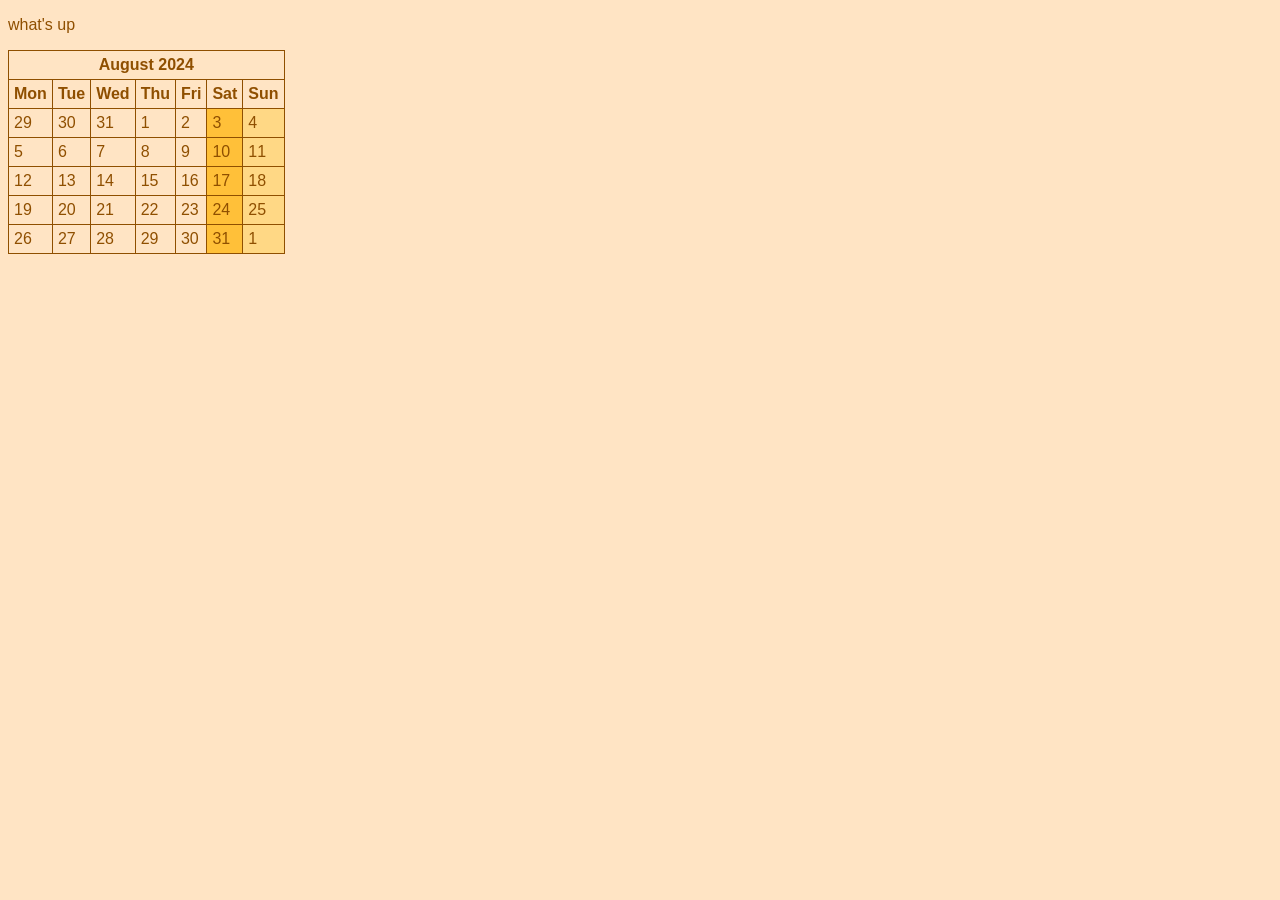
==== index.html @ 4be2d061 "— Added calendar" ====
<!doctype html>
<html lang="en-au">
    <head>
        <title>CIV Test Website - Home</title>
        <link rel="icon" href="icons/home-solid.png">
        <link rel="stylesheet" href="styles/main.css">
        <meta charset="utf-8">
        <meta name="description" content="cool website time">
    </head>
    <body>
        <p>what's up</p>
        <table>
            <thead>
                <th colspan="7">August 2024</th>
            </thead>
            <thead>
                <th>Mon</th>
                <th>Tue</th>
                <th>Wed</th>
                <th>Thu</th>
                <th>Fri</th>
                <th>Sat</th>
                <th>Sun</th>
            </thead>
            <tbody>
                <tr>
                    <td>29</td>
                    <td>30</td>
                    <td>31</td>
                    <td>1</td>
                    <td>2</td>
                    <td class="saturday">3</td>
                    <td class="sunday">4</td>
                </tr>
                <tr>
                    <td>5</td>
                    <td>6</td>
                    <td>7</td>
                    <td>8</td>
                    <td>9</td>
                    <td class="saturday">10</td>
                    <td class="sunday">11</td>
                </tr>
                <tr>
                    <td>12</td>
                    <td class="today">13</td>
                    <td>14</td>
                    <td>15</td>
                    <td>16</td>
                    <td class="saturday">17</td>
                    <td class="sunday">18</td>
                </tr>
                <tr>
                    <td>19</td>
                    <td>20</td>
                    <td>21</td>
                    <td>22</td>
                    <td>23</td>
                    <td class="saturday">24</td>
                    <td class="sunday">25</td>
                </tr>
                <tr>
                    <td>26</td>
                    <td>27</td>
                    <td>28</td>
                    <td>29</td>
                    <td>30</td>
                    <td class="saturday">31</td>
                    <td class="sunday">1</td>
                </tr>
            </tbody>
        </table>
    </body>
</html>
---- styles/main.css ----
body {
    font-family: 'Trebuchet MS', Arial, Helvetica, sans-serif;
    background-color: bisque;
    color: hsl(33, 100%, 28%);
}
table, th, td {
    border: 1px solid hsl(33, 100%, 28%);
    border-collapse: collapse;
    padding: 5px;
}
.saturday {
    background-color: hsla(42, 100%, 50%, 0.71);
}
.sunday {
    background-color: hsla(42, 100%, 71%, 0.71);
}
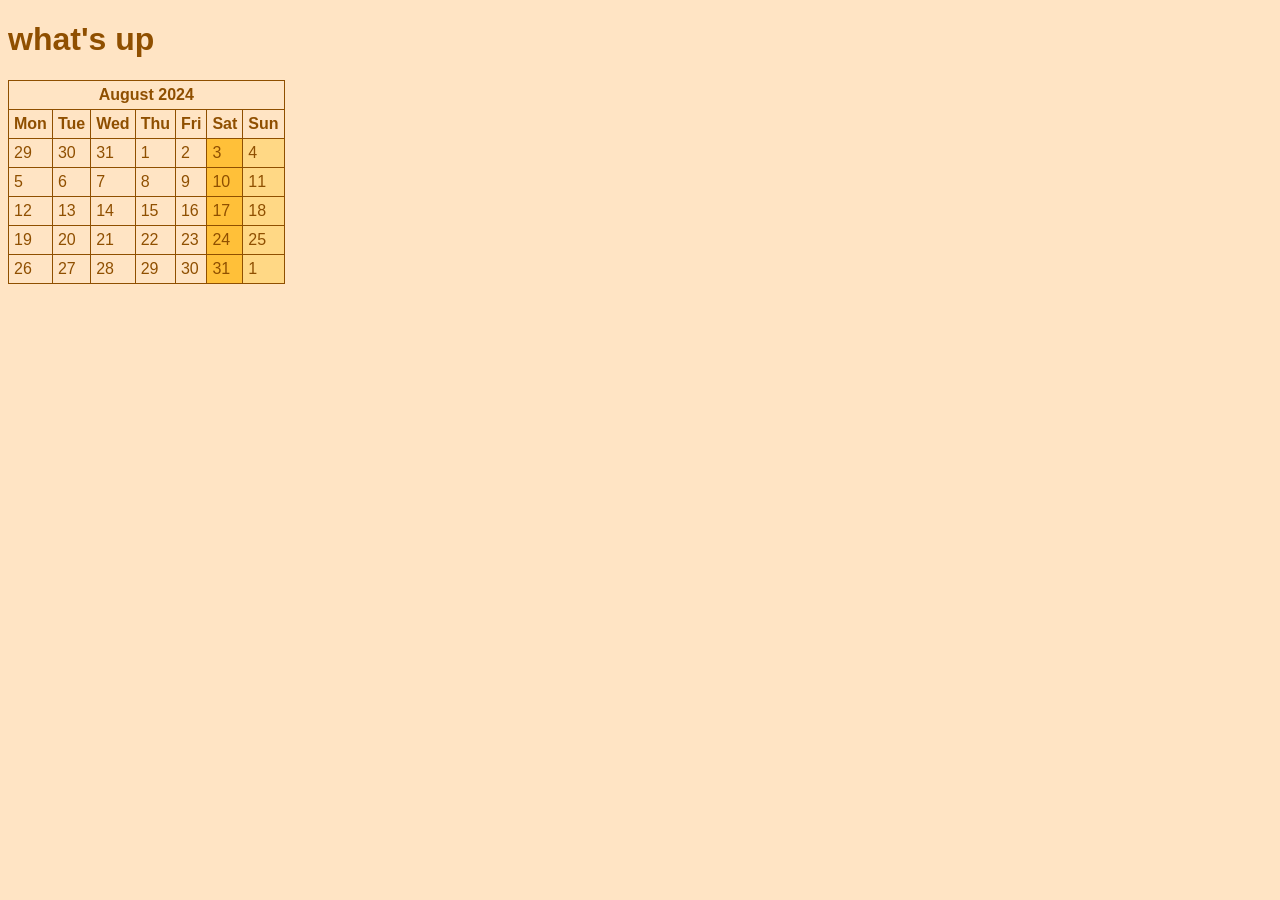
==== commit 71364129: "added tags to index" ====
--- a/index.html
+++ b/index.html
@@ -6,9 +6,15 @@
         <link rel="stylesheet" href="styles/main.css">
         <meta charset="utf-8">
         <meta name="description" content="cool website time">
+        <meta name="keyword" content="HTML, CSS, learning">
+        <meta name ="viewport" content="width=device-width, 
+        initial-scale=1">
     </head>
     <body>
-        <p>what's up</p>
+        <h1>what's up</h1>
+        <header></header>
+        <div></div>
+    <main>
         <table>
             <thead>
                 <th colspan="7">August 2024</th>
@@ -70,5 +76,7 @@
                 </tr>
             </tbody>
         </table>
+    </main>
+        <footer></footer>
     </body>
 </html>
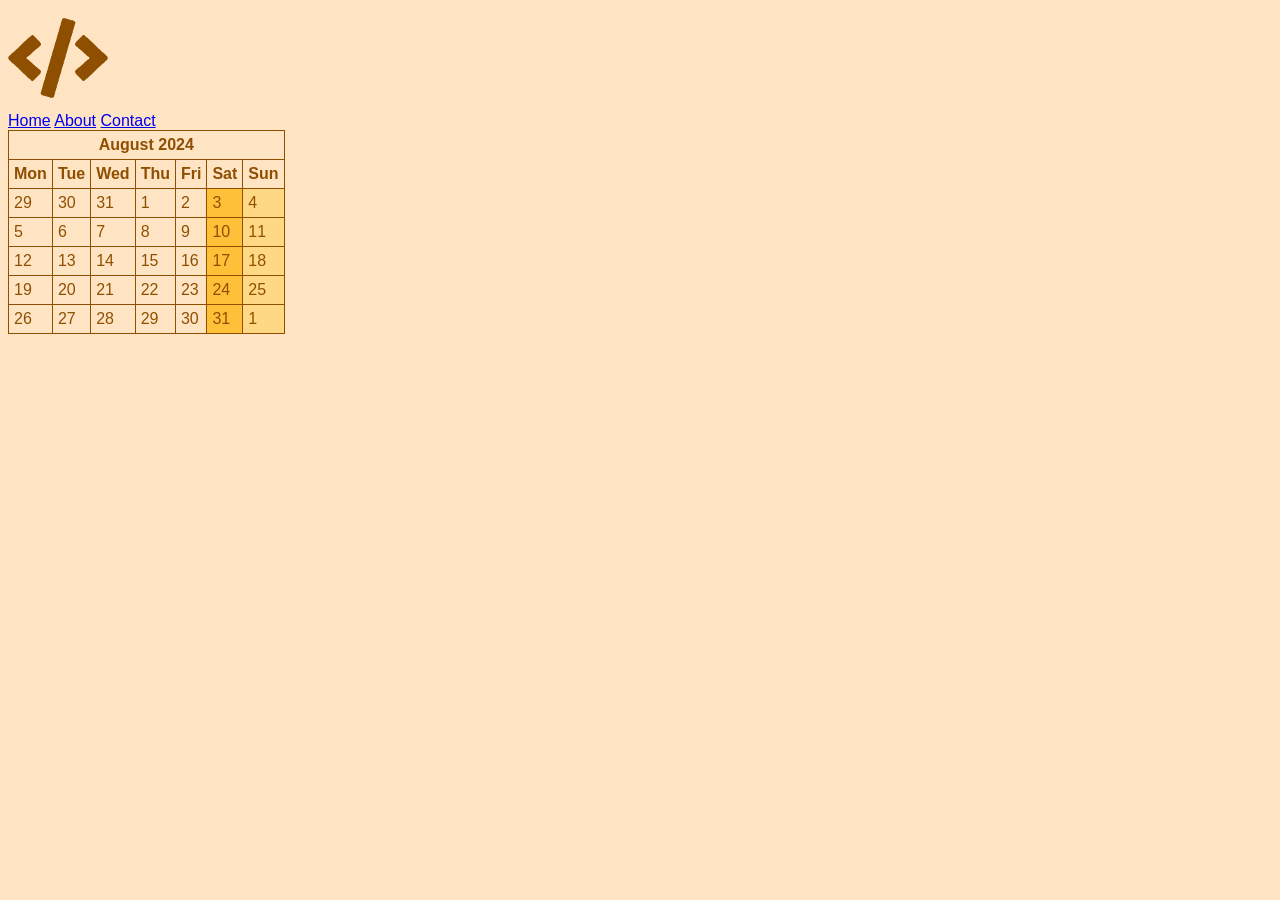
==== commit 10d48d7d: "added nav, header, logo + icon file" ====
--- a/index.html
+++ b/index.html
@@ -11,8 +11,17 @@
         initial-scale=1">
     </head>
     <body>
-        <h1>what's up</h1>
-        <header></header>
+        <!-- <h1>what's up</h1> -->
+        <header>
+            <a href="/">
+                <img src="icons/code-solid.png" alt="website logo">
+            </a>
+            <nav>
+                <a href="index.html">Home</a>
+                <a href="about.html">About</a>
+                <a href="contact.html">Contact</a>
+            </nav>
+        </header>
         <div></div>
     <main>
         <table>
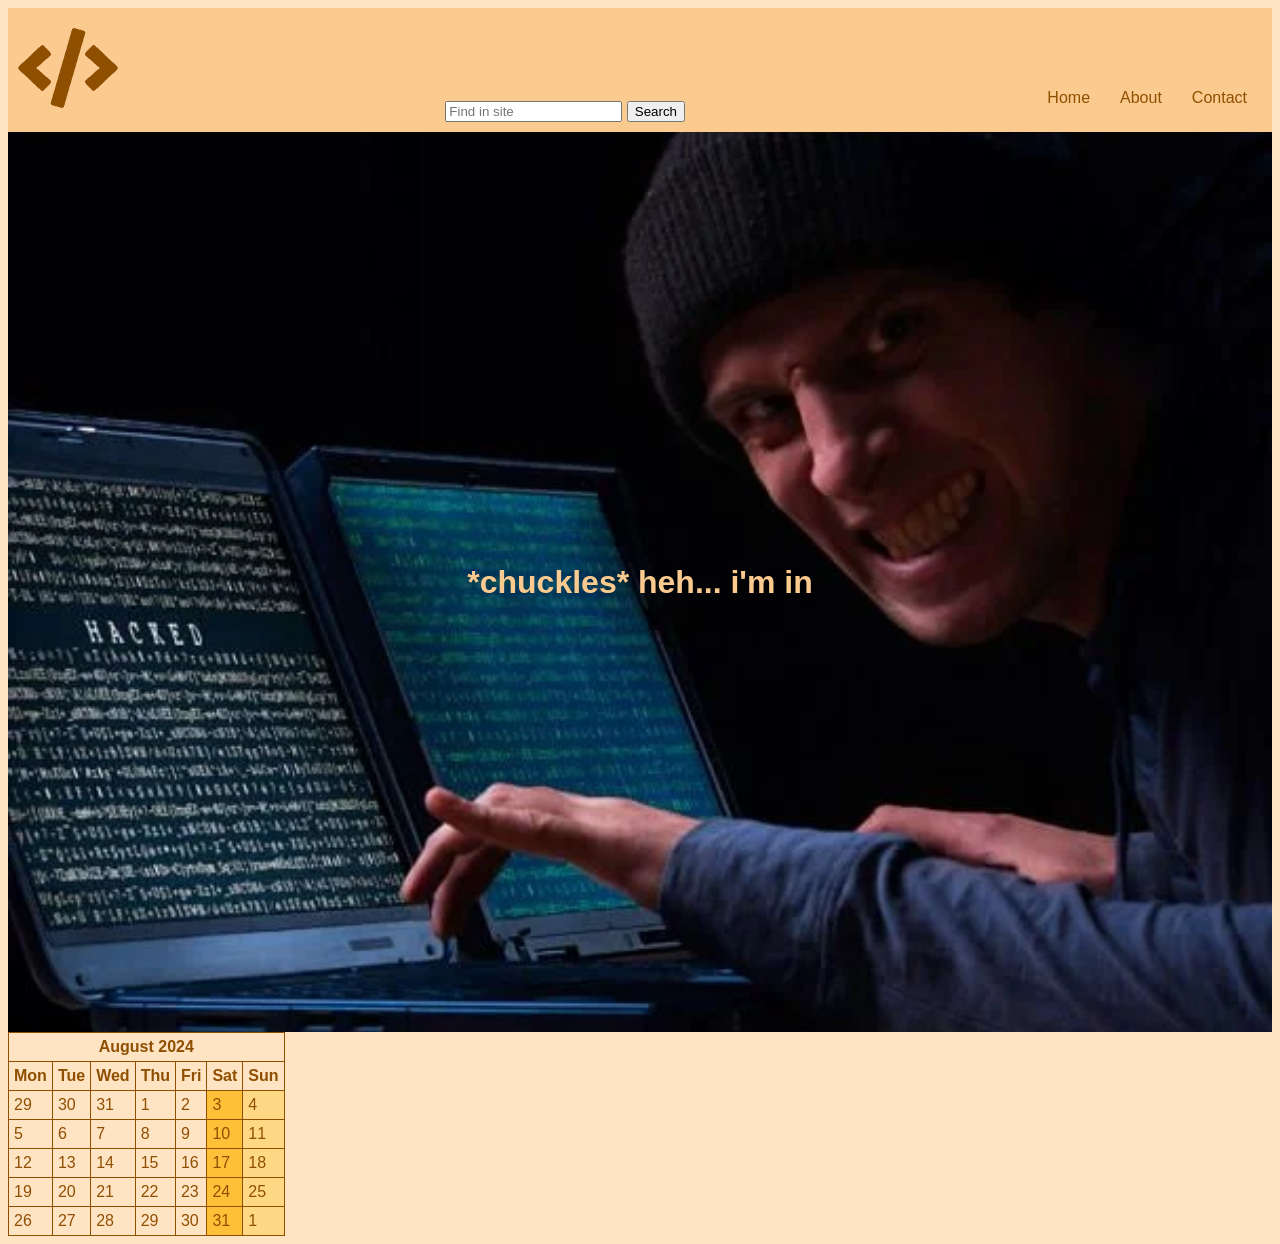
==== commit 7c0b4cd7: "added nav, search, flexboxes, banner + styles" ====
--- a/index.html
+++ b/index.html
@@ -11,18 +11,23 @@
         initial-scale=1">
     </head>
     <body>
-        <!-- <h1>what's up</h1> -->
-        <header>
-            <a href="/">
+        <header class="main-header">
+            <a class="logo" href="/">
                 <img src="icons/code-solid.png" alt="website logo">
             </a>
-            <nav>
+            <form class="search" method="get" action="https://example.com/search">
+                <input type="search" name="query" placeholder="Find in site">
+                <button type="submit">Search</button>
+            </form>
+            <nav class="navigation">
                 <a href="index.html">Home</a>
                 <a href="about.html">About</a>
                 <a href="contact.html">Contact</a>
             </nav>
         </header>
-        <div></div>
+        <div class="banner">
+            <h1>*chuckles* heh... i'm in</h1>
+        </div>
     <main>
         <table>
             <thead>
--- a/styles/main.css
+++ b/styles/main.css
@@ -8,6 +8,41 @@
     border-collapse: collapse;
     padding: 5px;
 }
+.logo {
+    max-width: 80px;
+}
+.main-header {
+    background-color: hsl(33, 93%, 77%);
+    display: flex;
+    flex-flow: row wrap;
+    justify-content: space-between;
+    align-items: flex-end;
+    padding: 10px 10px;
+}
+.navigation {
+    display: flex;
+    flex-flow: row wrap;
+}
+.navigation a {
+    text-decoration: none;
+    color: hsl(33, 100%, 28%);
+    padding: 15px;
+}
+.navigation a:hover {
+    color:hsla(42, 100%, 50%, 0.71);
+    background-color: hsl(33, 100%, 22%);
+}
+.banner {
+    background-image: url("../images/haxxor.png");
+    background-position: center;
+    background-size: cover;
+    min-height: 100vh;
+    display: grid;
+    place-items: center;
+}
+.banner h1 {
+    color: hsl(33, 93%, 77%)
+}
 .saturday {
     background-color: hsla(42, 100%, 50%, 0.71);
 }
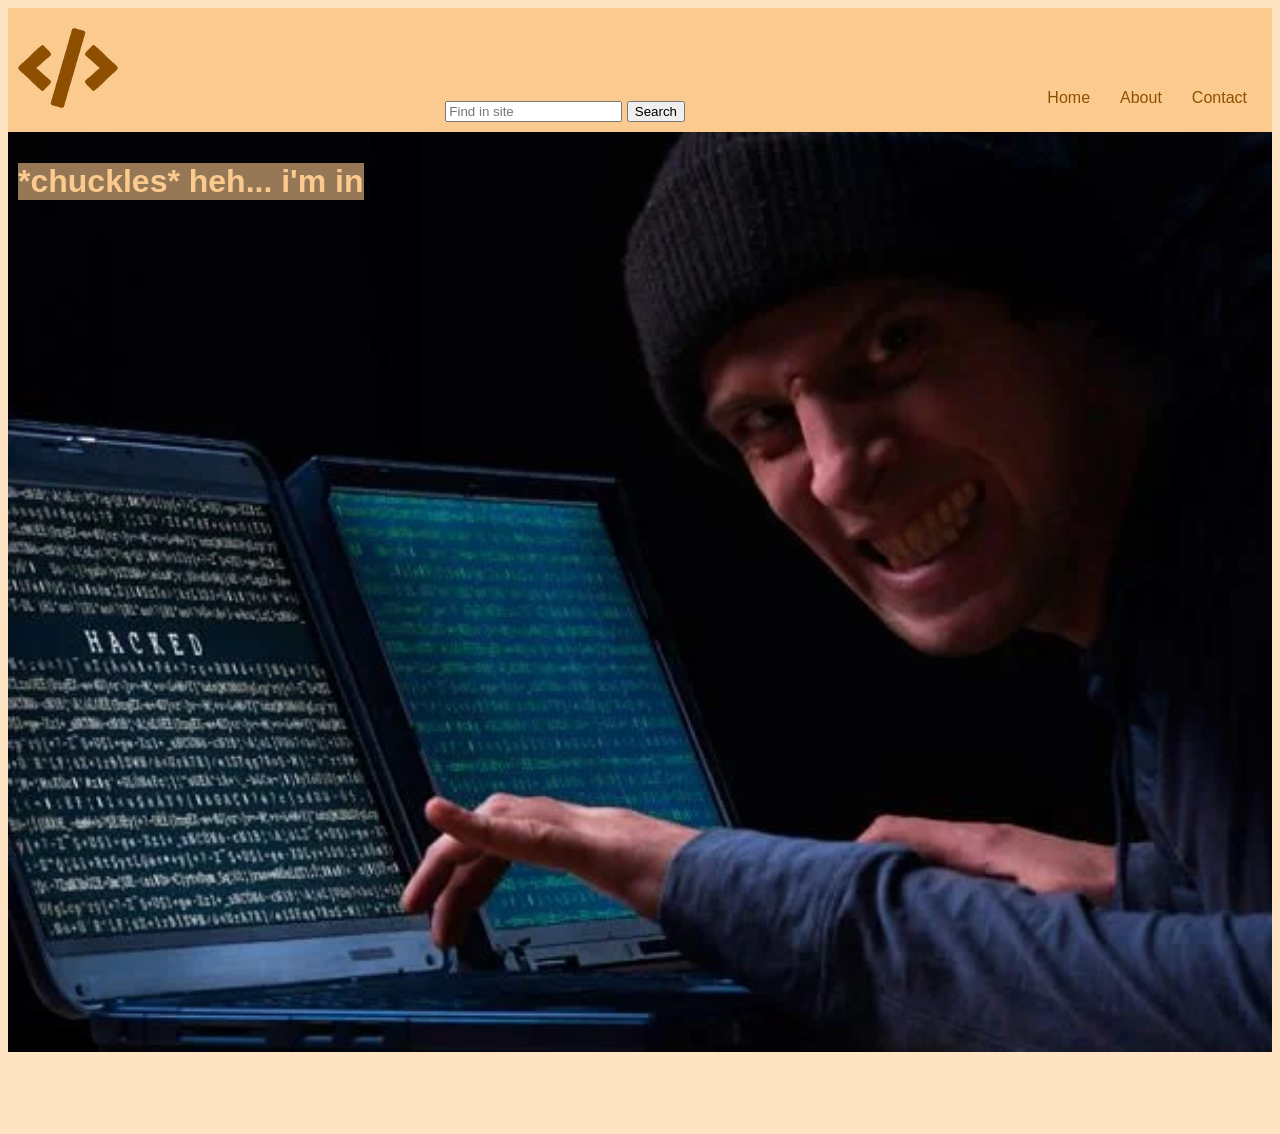
==== commit 42e32f6c: "added cards" ====
--- a/index.html
+++ b/index.html
@@ -28,69 +28,20 @@
         <div class="banner">
             <h1>*chuckles* heh... i'm in</h1>
         </div>
-    <main>
-        <table>
-            <thead>
-                <th colspan="7">August 2024</th>
-            </thead>
-            <thead>
-                <th>Mon</th>
-                <th>Tue</th>
-                <th>Wed</th>
-                <th>Thu</th>
-                <th>Fri</th>
-                <th>Sat</th>
-                <th>Sun</th>
-            </thead>
-            <tbody>
-                <tr>
-                    <td>29</td>
-                    <td>30</td>
-                    <td>31</td>
-                    <td>1</td>
-                    <td>2</td>
-                    <td class="saturday">3</td>
-                    <td class="sunday">4</td>
-                </tr>
-                <tr>
-                    <td>5</td>
-                    <td>6</td>
-                    <td>7</td>
-                    <td>8</td>
-                    <td>9</td>
-                    <td class="saturday">10</td>
-                    <td class="sunday">11</td>
-                </tr>
-                <tr>
-                    <td>12</td>
-                    <td class="today">13</td>
-                    <td>14</td>
-                    <td>15</td>
-                    <td>16</td>
-                    <td class="saturday">17</td>
-                    <td class="sunday">18</td>
-                </tr>
-                <tr>
-                    <td>19</td>
-                    <td>20</td>
-                    <td>21</td>
-                    <td>22</td>
-                    <td>23</td>
-                    <td class="saturday">24</td>
-                    <td class="sunday">25</td>
-                </tr>
-                <tr>
-                    <td>26</td>
-                    <td>27</td>
-                    <td>28</td>
-                    <td>29</td>
-                    <td>30</td>
-                    <td class="saturday">31</td>
-                    <td class="sunday">1</td>
-                </tr>
-            </tbody>
-        </table>
-    </main>
+        <main class="home-content">
+            <div class="card">
+                <img class="card-image" src="" alt="">
+                <div class="card-content"></div>
+            </div>
+            <div class="card">
+                <img class="card-image" src="" alt="">
+                <div class="card-content"></div>
+            </div>
+            <div class="card">
+                <img class="card-image" src="" alt="">
+                <div class="card-content"></div>
+            </div>
+        </main>
         <footer></footer>
     </body>
 </html>
--- a/styles/main.css
+++ b/styles/main.css
@@ -37,15 +37,23 @@
     background-position: center;
     background-size: cover;
     min-height: 100vh;
-    display: grid;
-    place-items: center;
+    display: flex;
+    justify-content: flex-start;
+    align-items: flex-start;
+    padding: 10px;
 }
 .banner h1 {
-    color: hsl(33, 93%, 77%)
+    background-color: hsla(33, 93%, 77%, 0.594);
+    color: hsl(33, 93%, 77%);
 }
-.saturday {
-    background-color: hsla(42, 100%, 50%, 0.71);
+.home-content {
+    display: flex;
+    grid-template-columns: 1fr 1fr 1fr;
+    max-width: 1200px;
+    margin: 2em auto;
+    gap: 20px;
 }
-.sunday {
-    background-color: hsla(42, 100%, 71%, 0.71);
-}+/* .card-image {
+    /* aspect-ratio: 4/3;
+    object-fit: cover
+} */
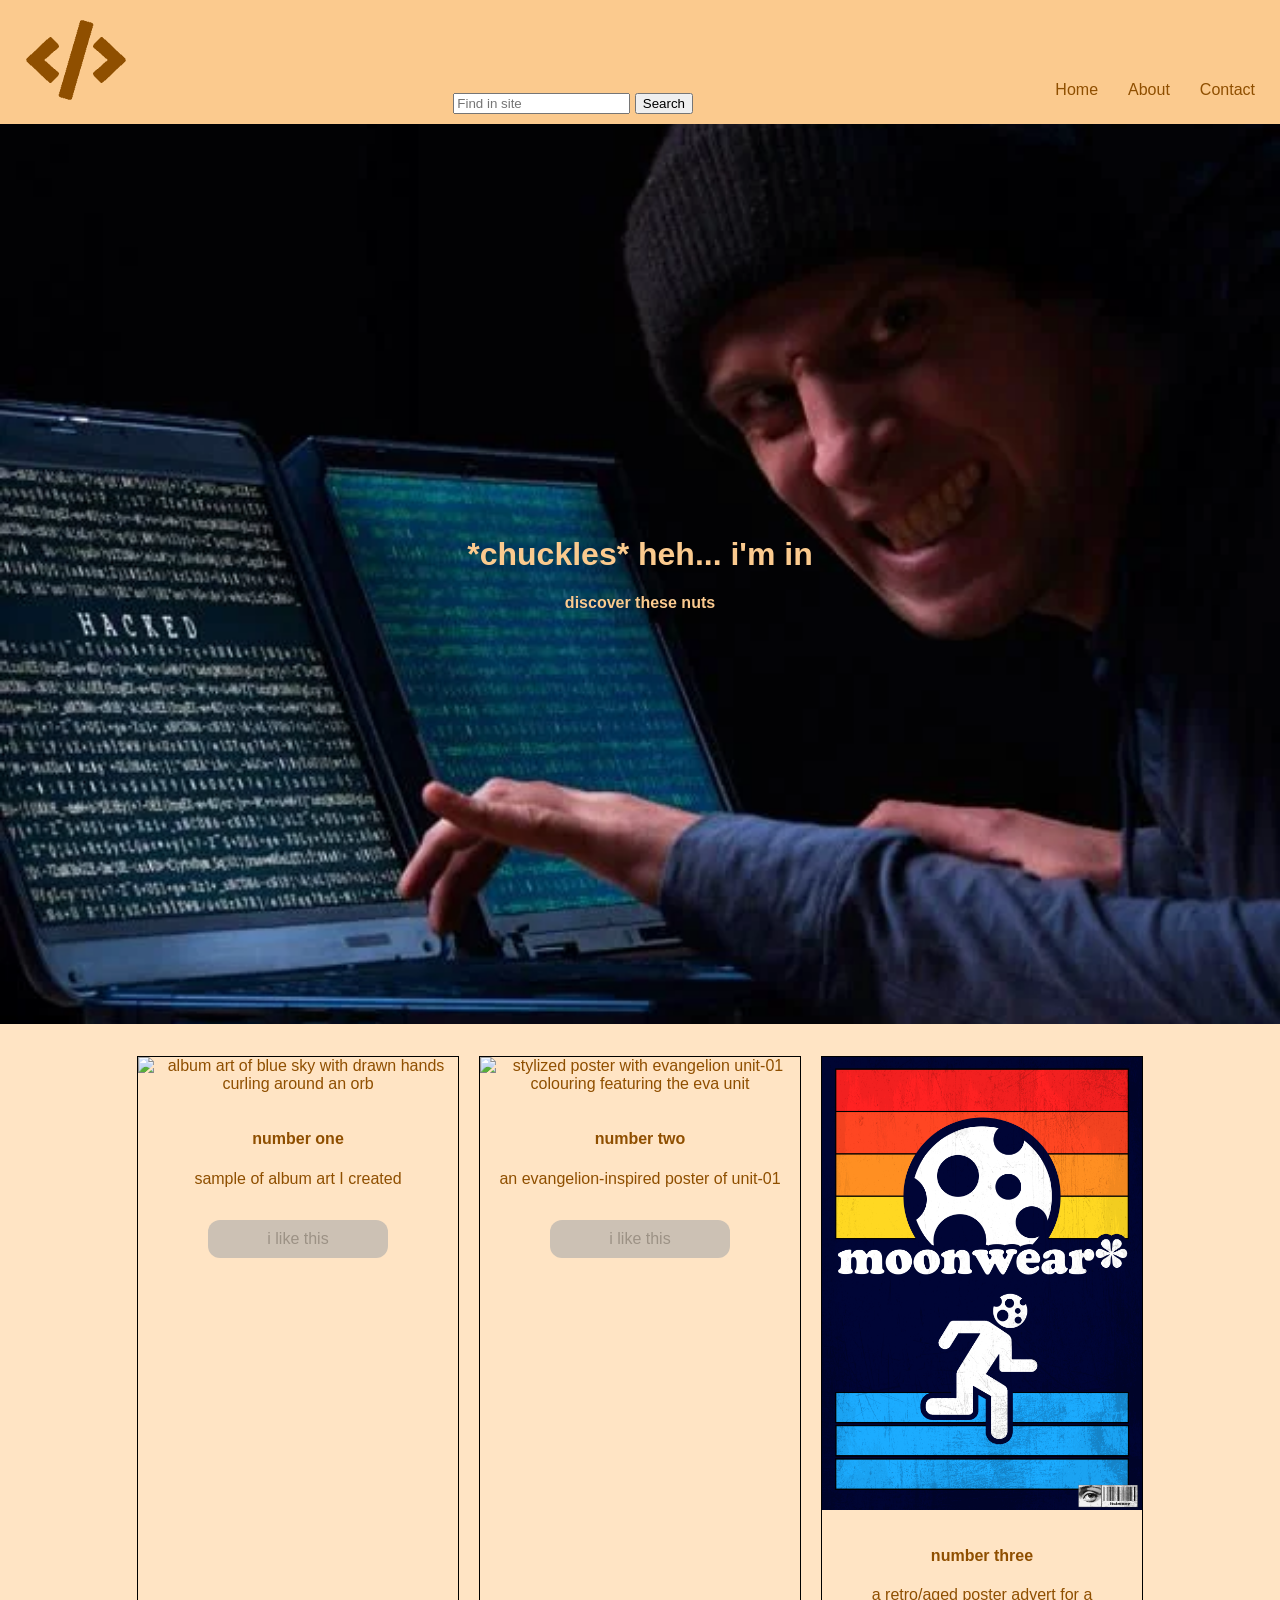
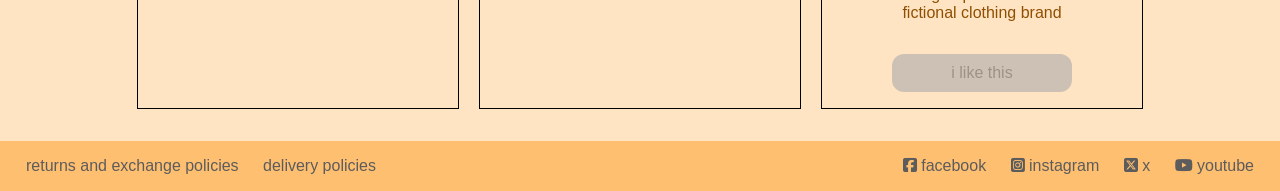
==== commit 59453ca6: "added images, cards, buttons, footer, socials" ====
--- a/index.html
+++ b/index.html
@@ -9,6 +9,7 @@
         <meta name="keyword" content="HTML, CSS, learning">
         <meta name ="viewport" content="width=device-width, 
         initial-scale=1">
+        <link rel="stylesheet" href="https://cdnjs.cloudflare.com/ajax/libs/font-awesome/6.6.0/css/all.css">
     </head>
     <body>
         <header class="main-header">
@@ -26,22 +27,60 @@
             </nav>
         </header>
         <div class="banner">
-            <h1>*chuckles* heh... i'm in</h1>
+            <div class="banner-text">
+                <h1>*chuckles* heh... i'm in</h1>
+                <h4>discover these nuts</h4>
+            </div>
         </div>
         <main class="home-content">
             <div class="card">
-                <img class="card-image" src="" alt="">
-                <div class="card-content"></div>
+                <img class="card-image" src="images/hands on orb.png" alt="album art of blue sky with drawn hands curling around an orb">
+                <div class="card-content">
+                    <h4>number one</h4>
+                    <p>sample of album art I created</p>
+                </div>
+                <div class="card-button">i like this</div>
             </div>
             <div class="card">
-                <img class="card-image" src="" alt="">
-                <div class="card-content"></div>
+                <img class="card-image" src="images/unit 01.png" alt="stylized poster with evangelion unit-01 colouring featuring the eva unit">
+                <div class="card-content">
+                    <h4>number two</h4>
+                    <p>an evangelion-inspired poster of unit-01</p>
+                </div>
+                <div class="card-button">i like this</div>
             </div>
             <div class="card">
-                <img class="card-image" src="" alt="">
-                <div class="card-content"></div>
+                <img class="card-image" src="images/moonwear.png" alt="a retro poster with an astronaut with a moon for a head">
+                <div class="card-content">
+                    <h4>number three</h4>
+                    <p>a retro/aged poster advert for a <br> fictional clothing brand</p>
+                </div>
+                <div class="card-button">i like this</div>
             </div>
         </main>
-        <footer></footer>
+        <footer class="main-footer">
+            <nav class="footer-nav">
+                <a href="#">returns and exchange policies</a>
+                <a href="#">delivery policies</a>
+            </nav>
+            <nav class="socials">
+                <a href="https://facebook.com/tiptoeshoes">
+                    <i class="fa-brands fa-square-facebook"></i>
+                    facebook
+                </a>
+                <a href="https://instagram.com/tiptoeshoes">
+                    <i class="fa-brands fa-square-instagram"></i>
+                    instagram
+                </a>
+                <a href="https://twitter.com/tiptoeshoes">
+                    <i class="fa-brands fa-square-x-twitter"></i>
+                    x
+                </a>
+                <a href="https://youtube.com/tiptoeshoes">
+                    <i class="fa-brands fa-youtube"></i>
+                    youtube
+                </a>
+            </nav>
+        </footer>
     </body>
 </html>
--- a/styles/main.css
+++ b/styles/main.css
@@ -2,6 +2,7 @@
     font-family: 'Trebuchet MS', Arial, Helvetica, sans-serif;
     background-color: bisque;
     color: hsl(33, 100%, 28%);
+    margin: 0px;
 }
 table, th, td {
     border: 1px solid hsl(33, 100%, 28%);
@@ -10,6 +11,7 @@
 }
 .logo {
     max-width: 80px;
+    margin-left: 1em;
 }
 .main-header {
     background-color: hsl(33, 93%, 77%);
@@ -38,22 +40,64 @@
     background-size: cover;
     min-height: 100vh;
     display: flex;
-    justify-content: flex-start;
-    align-items: flex-start;
-    padding: 10px;
+    justify-content: center;
+    align-items: center;
 }
-.banner h1 {
-    background-color: hsla(33, 93%, 77%, 0.594);
+.banner-text {
+    text-align: center;
     color: hsl(33, 93%, 77%);
 }
 .home-content {
     display: flex;
+    flex-direction: row;
+    justify-content: center;
     grid-template-columns: 1fr 1fr 1fr;
     max-width: 1200px;
     margin: 2em auto;
     gap: 20px;
 }
-/* .card-image {
-    /* aspect-ratio: 4/3;
-    object-fit: cover
-} */+.main-footer {
+    background-color: hsl(33, 100%, 72%);
+    padding: 1em;
+    display: flex;
+    flex-direction: row;
+    justify-content: space-between;
+}
+.main-footer a {
+    color: hsl(0, 0%, 36%);
+    text-decoration: none;
+    padding: 10px 10px;
+}
+.main-footer a:hover {
+    color: hsl(0, 0%, 67%);
+}
+.card {
+    display: flex;
+    flex-direction: column;
+    align-items: center;
+    border: 1px solid black;
+    text-align: center;
+}
+.card-image {
+    display: block;
+    max-width: 20em;
+    max-height: 30em;
+    width: auto;
+    height: auto;
+    object-fit: cover;
+} 
+.card-content {
+    padding: 1em;
+    text-wrap: wrap;
+}
+.card-button {
+    font-size: 16px;
+    color: hsl(0, 0%, 36%);
+    background-color: hsl(0, 0%, 67%);
+    padding: 10px;
+    width: 50%;
+    border-radius: 12px;
+    opacity: 0.6;
+    cursor: not-allowed;
+    margin-bottom: 1em;
+}
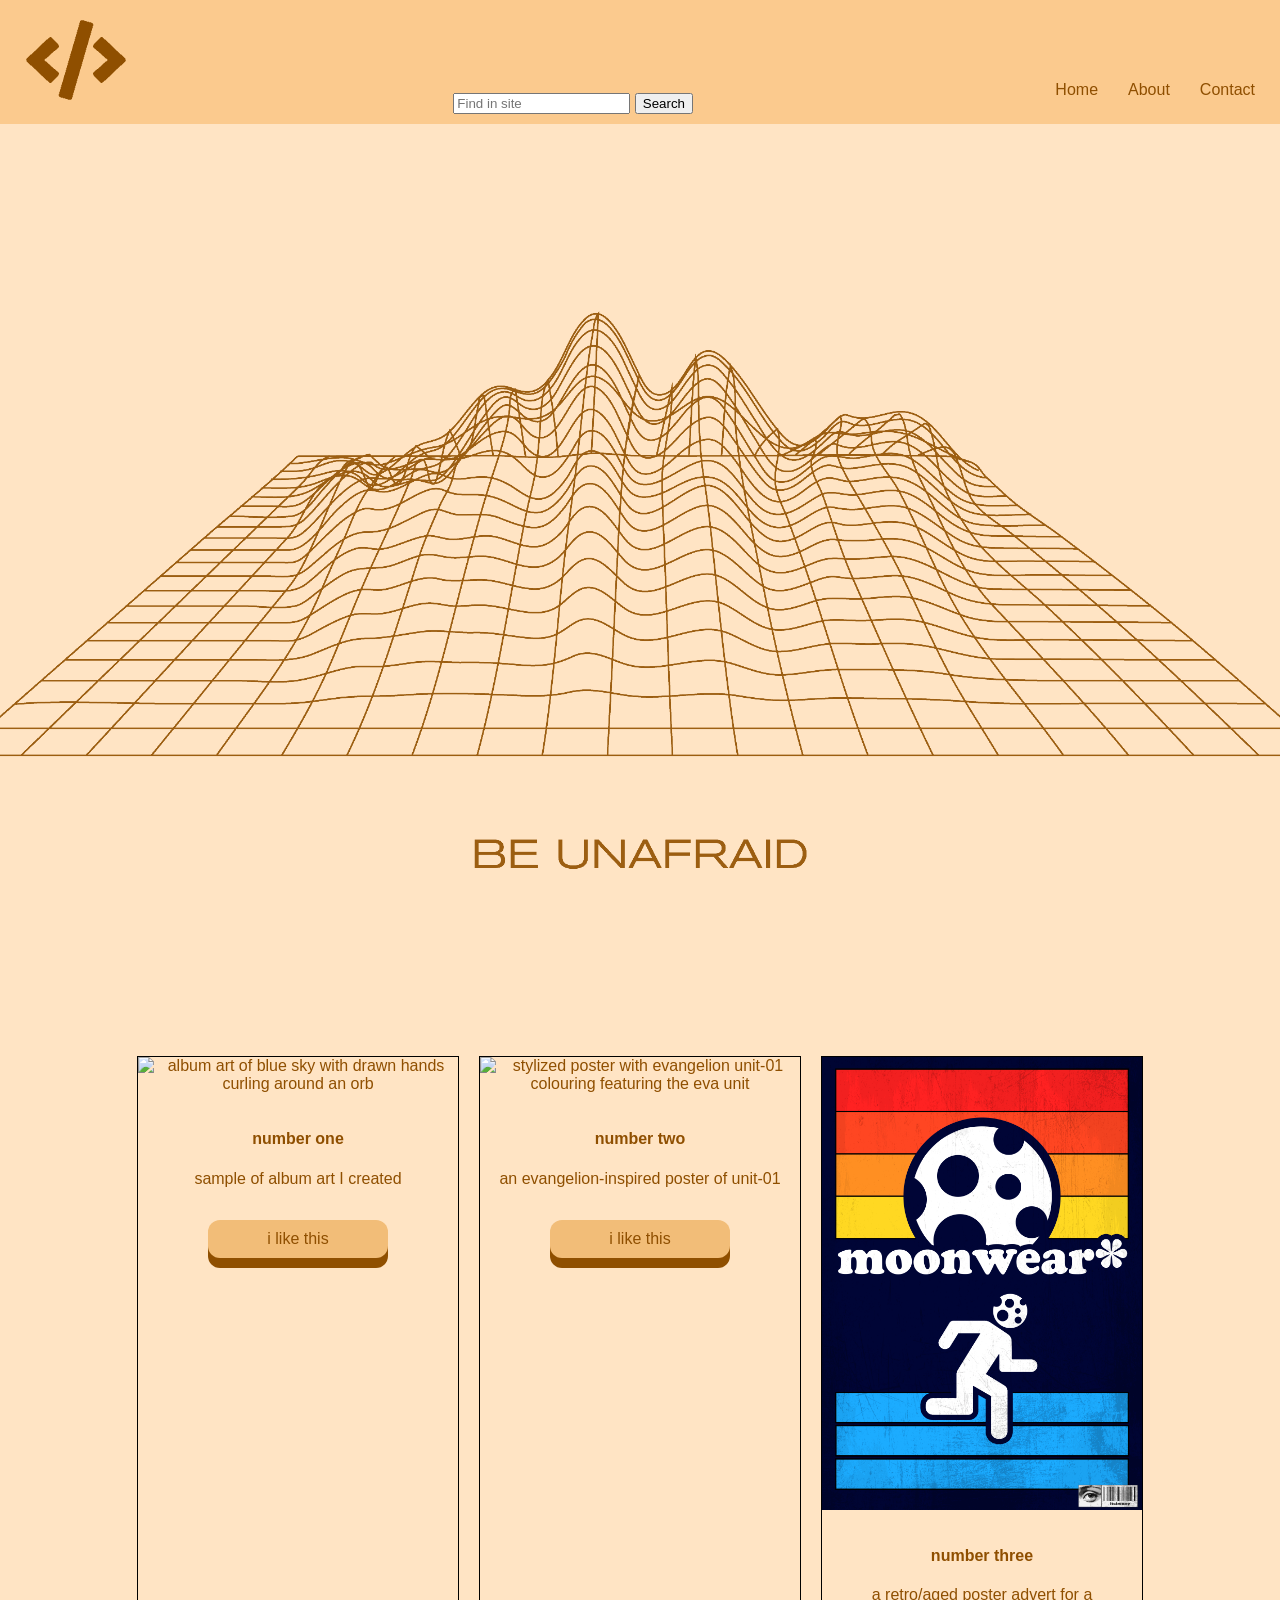
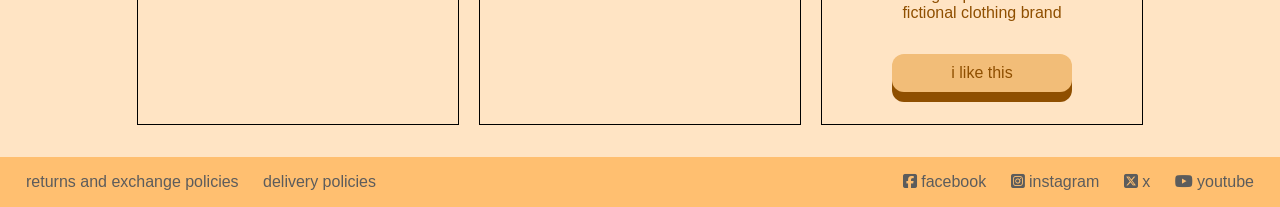
==== commit d159d1b9: "changed banner img, created dynamic buttons" ====
--- a/index.html
+++ b/index.html
@@ -28,13 +28,12 @@
         </header>
         <div class="banner">
             <div class="banner-text">
-                <h1>*chuckles* heh... i'm in</h1>
-                <h4>discover these nuts</h4>
+                <h1></h1> <!-- text can go here -->
             </div>
         </div>
         <main class="home-content">
             <div class="card">
-                <img class="card-image" src="images/hands on orb.png" alt="album art of blue sky with drawn hands curling around an orb">
+                <img class="card-image" src="images/hands_on_orb.png" alt="album art of blue sky with drawn hands curling around an orb">
                 <div class="card-content">
                     <h4>number one</h4>
                     <p>sample of album art I created</p>
@@ -42,7 +41,7 @@
                 <div class="card-button">i like this</div>
             </div>
             <div class="card">
-                <img class="card-image" src="images/unit 01.png" alt="stylized poster with evangelion unit-01 colouring featuring the eva unit">
+                <img class="card-image" src="images/unit_01.png" alt="stylized poster with evangelion unit-01 colouring featuring the eva unit">
                 <div class="card-content">
                     <h4>number two</h4>
                     <p>an evangelion-inspired poster of unit-01</p>
--- a/styles/main.css
+++ b/styles/main.css
@@ -14,7 +14,7 @@
     margin-left: 1em;
 }
 .main-header {
-    background-color: hsl(33, 93%, 77%);
+    background-color: rgb(251, 202, 142);
     display: flex;
     flex-flow: row wrap;
     justify-content: space-between;
@@ -27,7 +27,7 @@
 }
 .navigation a {
     text-decoration: none;
-    color: hsl(33, 100%, 28%);
+    color: rgb(143, 79, 0);
     padding: 15px;
 }
 .navigation a:hover {
@@ -35,7 +35,7 @@
     background-color: hsl(33, 100%, 22%);
 }
 .banner {
-    background-image: url("../images/haxxor.png");
+    background-image: url(../images/be_unafraid.png);
     background-position: center;
     background-size: cover;
     min-height: 100vh;
@@ -92,12 +92,20 @@
 }
 .card-button {
     font-size: 16px;
-    color: hsl(0, 0%, 36%);
-    background-color: hsl(0, 0%, 67%);
+    color: hsl(33, 100%, 28%);
+    background-color: hsl(34, 82%, 71%);
     padding: 10px;
     width: 50%;
     border-radius: 12px;
-    opacity: 0.6;
-    cursor: not-allowed;
-    margin-bottom: 1em;
+    margin-bottom: 2em;
+    box-shadow: 0 10px hsl(33, 100%, 28%);
+    cursor: pointer;
+    user-select: none;
+}
+.card-button:hover {
+    background-color: hsl(34, 83%, 64%);
+}
+.card-button:active {
+    box-shadow: 0 5px hsl(33, 100%, 17%);
+    transform: translateY(5px);
 }
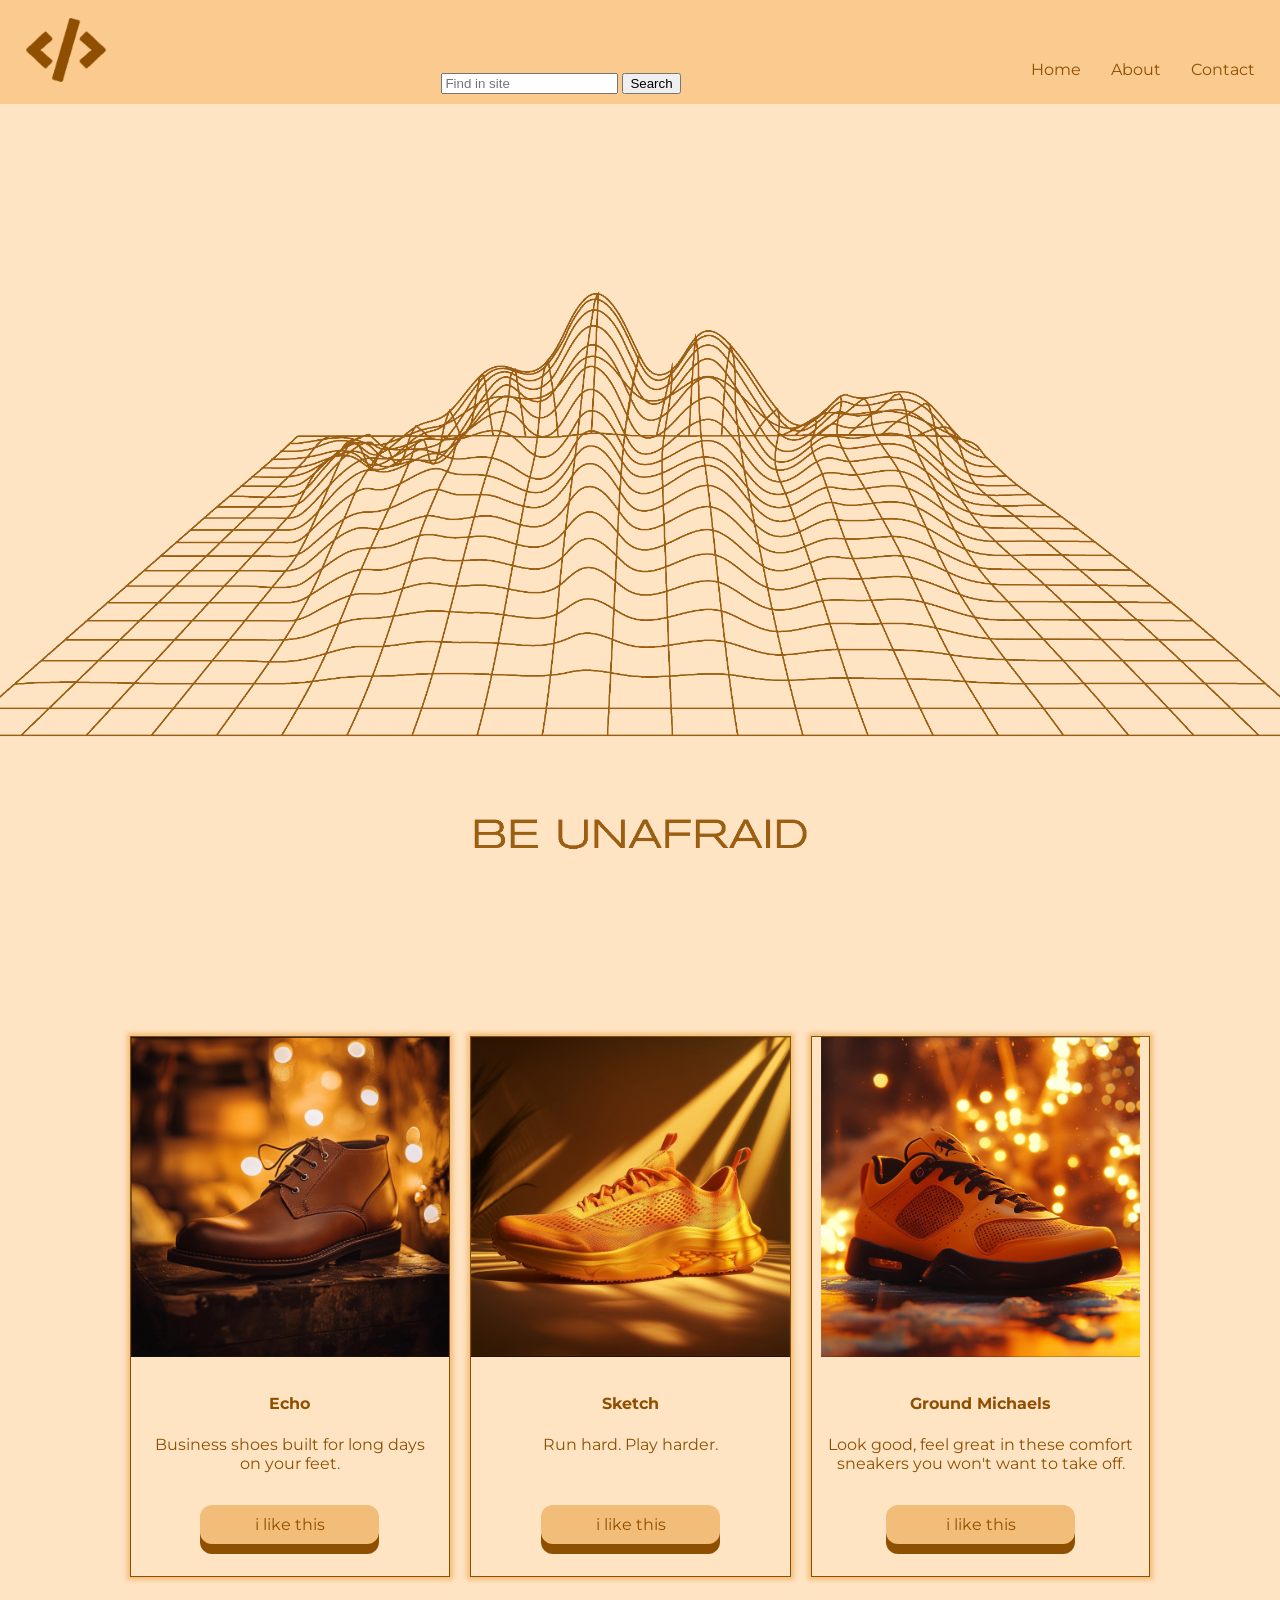
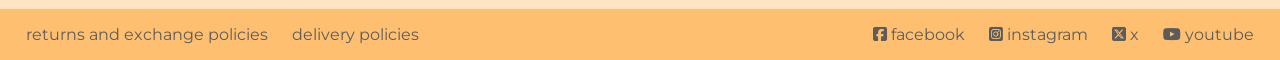
==== commit 7420a45f: "the rest (changed pictures, added about and contact pages, script, responsive css, fonts, accessibil" ====
--- a/index.html
+++ b/index.html
@@ -4,18 +4,25 @@
         <title>CIV Test Website - Home</title>
         <link rel="icon" href="icons/home-solid.png">
         <link rel="stylesheet" href="styles/main.css">
+        <link rel="stylesheet" href="styles/responsive.css">
         <meta charset="utf-8">
         <meta name="description" content="cool website time">
         <meta name="keyword" content="HTML, CSS, learning">
         <meta name ="viewport" content="width=device-width, 
         initial-scale=1">
         <link rel="stylesheet" href="https://cdnjs.cloudflare.com/ajax/libs/font-awesome/6.6.0/css/all.css">
+        <link rel="preconnect" href="https://fonts.googleapis.com">
+        <link rel="preconnect" href="https://fonts.gstatic.com" crossorigin>
+        <link href="https://fonts.googleapis.com/css2?family=Montserrat:ital,wght@0,100..900;1,100..900&family=PT+Serif:ital,wght@0,400;0,700;1,400;1,700&display=swap" rel="stylesheet">
     </head>
     <body>
         <header class="main-header">
             <a class="logo" href="/">
                 <img src="icons/code-solid.png" alt="website logo">
             </a>
+            <button type="button" class="nav-button">
+                <i class="fa-solid fa-bars"></i>
+            </button>
             <form class="search" method="get" action="https://example.com/search">
                 <input type="search" name="query" placeholder="Find in site">
                 <button type="submit">Search</button>
@@ -33,26 +40,27 @@
         </div>
         <main class="home-content">
             <div class="card">
-                <img class="card-image" src="images/hands_on_orb.png" alt="album art of blue sky with drawn hands curling around an orb">
+                <img class="card-image" src="images/dress1.png" alt="album art of blue sky with drawn hands curling around an orb">
                 <div class="card-content">
-                    <h4>number one</h4>
-                    <p>sample of album art I created</p>
+                    <h4>Echo</h4>
+                    <p>Business shoes built for long days <br> on your feet.</p>
                 </div>
                 <div class="card-button">i like this</div>
             </div>
             <div class="card">
-                <img class="card-image" src="images/unit_01.png" alt="stylized poster with evangelion unit-01 colouring featuring the eva unit">
+                <img class="card-image" src="images/sports1.png" alt="stylized poster with evangelion unit-01 colouring featuring the eva unit">
                 <div class="card-content">
-                    <h4>number two</h4>
-                    <p>an evangelion-inspired poster of unit-01</p>
+                    <h4>Sketch</h4>
+                    <p>Run hard. Play harder.</p>
+                    <br>
                 </div>
                 <div class="card-button">i like this</div>
             </div>
             <div class="card">
-                <img class="card-image" src="images/moonwear.png" alt="a retro poster with an astronaut with a moon for a head">
+                <img class="card-image" src="images/sneaker1.png" alt="a retro poster with an astronaut with a moon for a head">
                 <div class="card-content">
-                    <h4>number three</h4>
-                    <p>a retro/aged poster advert for a <br> fictional clothing brand</p>
+                    <h4>Ground Michaels</h4>
+                    <p>Look good, feel great in these comfort <br> sneakers you won't want to take off.</p>
                 </div>
                 <div class="card-button">i like this</div>
             </div>
--- a/styles/main.css
+++ b/styles/main.css
@@ -1,14 +1,21 @@
 body {
-    font-family: 'Trebuchet MS', Arial, Helvetica, sans-serif;
+    font-family: 'Trebuchet MS', "Montserrat", Arial, Helvetica, sans-serif;
     background-color: bisque;
     color: hsl(33, 100%, 28%);
     margin: 0px;
+}
+img {
+    max-width: 100%;
 }
 table, th, td {
     border: 1px solid hsl(33, 100%, 28%);
     border-collapse: collapse;
     padding: 5px;
 }
+.banner-text h1 {
+    color: hsl(33, 100%, 28%);
+    padding-top: 1em;
+}
 .logo {
     max-width: 80px;
     margin-left: 1em;
@@ -33,6 +40,19 @@
 .navigation a:hover {
     color:hsla(42, 100%, 50%, 0.71);
     background-color: hsl(33, 100%, 22%);
+}
+.nav-button {
+    align-self: center;
+    font-size: 32px;
+    padding: 5px;
+    min-width: 48px;
+    background-color: transparent;
+    border-color: transparent;
+    display: none;
+}
+.nav-button:focus {
+    background-color: rgb(251, 202, 142);
+    color: rgb(143,79,0);
 }
 .banner {
     background-image: url(../images/be_unafraid.png);
@@ -71,17 +91,25 @@
 .main-footer a:hover {
     color: hsl(0, 0%, 67%);
 }
+.contact-content {
+    display: grid;
+    grid-template-columns: 1fr 1fr;
+    max-width: 1200px;
+    margin: 2em auto;
+    gap: 20px;
+}
 .card {
     display: flex;
     flex-direction: column;
     align-items: center;
-    border: 1px solid black;
+    border: 1px solid hsl(33, 100%, 28%);
     text-align: center;
+    box-shadow: 0 0 5px 3px hsl(34, 82%, 71%);
 }
 .card-image {
     display: block;
     max-width: 20em;
-    max-height: 30em;
+    max-height: 20em;
     width: auto;
     height: auto;
     object-fit: cover;
@@ -108,4 +136,66 @@
 .card-button:active {
     box-shadow: 0 5px hsl(33, 100%, 17%);
     transform: translateY(5px);
-}+}
+/* contact form */
+#contact {
+    display: flex;
+    flex-direction: column;
+}
+#contact label {
+    font-weight: 500;
+}
+#contact input {
+    margin-bottom: 0.5em;
+    border: 1px solid #666666;
+    padding: 1em;
+}
+#contact input:focus, #contact textarea:focus {
+    outline: dashed 2px red;
+}
+.form-buttons {
+    display: flex;
+    flex-direction: row;
+    justify-content: space-between;
+    margin-top: 1em;
+}
+.form-buttons button {
+    background-color: hsl(33, 100%, 28%);
+    padding: 0.5em;
+    color: hsl(34, 82%, 71%);
+    min-width: 10ch;
+    border: 1px solid transparent;
+    border-radius: 4px;
+}
+/* about page */
+.about-page {
+    min-height: 100vh;
+    display: grid;
+    grid-template-rows: auto 1fr auto;
+}
+.about-content {
+    grid-template-columns: 1fr 1fr;
+    display: grid;
+    max-width: 1200px;
+    margin: 2em auto;
+    gap: 20px;
+}
+/* carousel */
+.slide {
+    min-width: 100%;
+    min-height: 50vh;
+    display: grid;
+    place-items: center;
+    font-size: 4em;
+    background-repeat: no-repeat;
+    background-size: cover;
+    background-position: center;
+}
+.slide:nth-child(1) {
+    background-color: hotpink;
+    background-image: url("../images/tiptoe-logo.png");
+}
+.slide:nth-child(2) {
+    background-color: #e3e360;
+    background-image: url("../images/team-pic.png");
+}
--- a/styles/responsive.css
+++ b/styles/responsive.css
@@ -0,0 +1,39 @@
+@media screen and ( max-width: 576px ) {
+    .home-content {
+        grid-template-columns: 1fr;
+    }
+    .main-header {
+        position: relative;
+    }
+    .navigation {
+        position: absolute;
+        top: 100%;
+        left: 0px;
+        z-index: 999;
+        background-color: hsl(33, 96%, 51%);
+        min-width: 100%;
+        flex-direction: column;
+        max-height: 0px;
+        overflow: hidden;
+        transition: max-height 0.5s;
+    }
+    .navigation.open {
+        max-height: 50vh;
+    }
+    .navigation a {
+        min-width: 100%;
+    }
+    .search {
+       width: 100%;
+       display: flex;
+    }
+    .search input {
+        flex: 1;
+    }
+    .logo {
+        margin: auto;
+    }
+    .nav-button {
+        display: block;
+    }
+}
